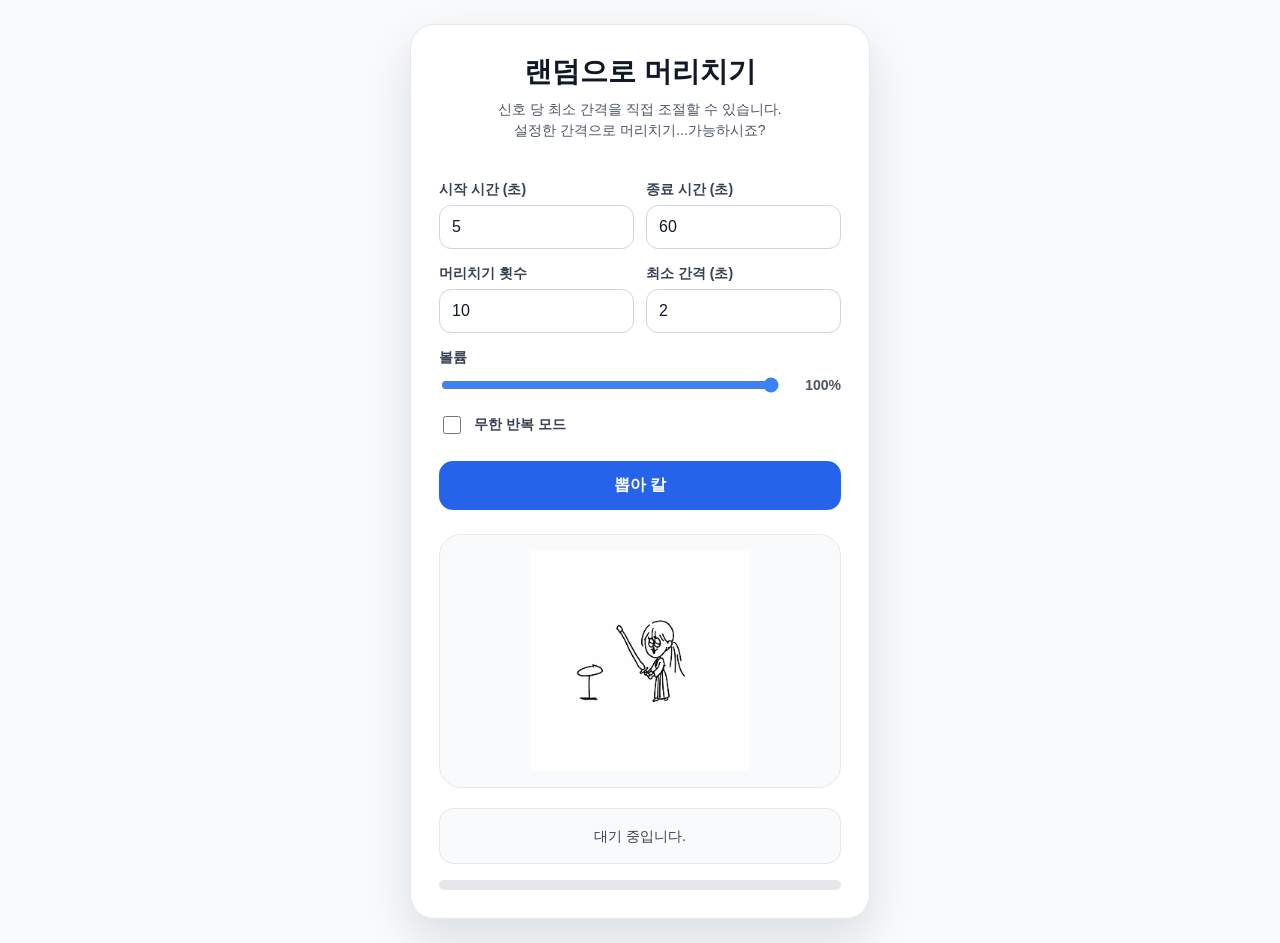
==== index.html @ 0164ba77 "finnal_v2" ====
<!DOCTYPE html>
<html lang="ko">
<head>
  <meta charset="UTF-8" />
  <meta name="viewport" content="width=device-width, initial-scale=1.0" />
  <title>랜덤으로 머리치기</title>

  <style>
    * {
      box-sizing: border-box;
    }

    body {
      margin: 0;
      min-height: 100vh;
      font-family: Arial, sans-serif;
      background: #f8fafc;
      color: #111827;
      display: flex;
      justify-content: center;
      align-items: center;
      padding: 24px;
    }

    body.flash {
      background: #fff1f2;
    }

    .container {
      width: 100%;
      max-width: 460px;
      background: #ffffff;
      border: 1px solid #e5e7eb;
      border-radius: 24px;
      padding: 28px;
      box-shadow: 0 20px 45px rgba(15, 23, 42, 0.12);
      position: relative;
      overflow: hidden;
    }

    .container.running {
      max-width: 520px;
    }

    .container.beep-active {
      box-shadow:
        0 0 35px rgba(239, 68, 68, 0.35),
        0 20px 45px rgba(15, 23, 42, 0.12);
      border-color: #fca5a5;
    }

    h1 {
      margin: 0 0 8px;
      font-size: 28px;
      text-align: center;
      color: #111827;
    }

    .desc {
      margin: 0 0 24px;
      text-align: center;
      color: #4b5563;
      font-size: 14px;
      line-height: 1.5;
    }

    label {
      display: block;
      margin-top: 16px;
      margin-bottom: 6px;
      font-size: 14px;
      color: #374151;
      font-weight: 600;
    }

    input[type="number"] {
      width: 100%;
      padding: 12px;
      border: 1px solid #d1d5db;
      border-radius: 12px;
      font-size: 16px;
      outline: none;
      background: #ffffff;
      color: #111827;
    }

    input[type="number"]:focus {
      border-color: #3b82f6;
      box-shadow: 0 0 0 3px rgba(59, 130, 246, 0.18);
    }

    .row {
      display: flex;
      gap: 12px;
    }

    .row > div {
      flex: 1;
    }

    .volume-row {
      display: flex;
      align-items: center;
      gap: 12px;
      margin-top: 8px;
    }

    input[type="range"] {
      flex: 1;
      accent-color: #3b82f6;
      cursor: pointer;
    }

    .volume-value {
      width: 48px;
      text-align: right;
      font-size: 14px;
      color: #4b5563;
      font-weight: 600;
    }

    .option-row {
      margin-top: 18px;
      display: flex;
      align-items: center;
      gap: 10px;
      color: #374151;
      font-size: 14px;
    }

    .option-row input {
      width: 18px;
      height: 18px;
      cursor: pointer;
    }

    .buttons {
      display: flex;
      gap: 12px;
      margin-top: 24px;
    }

    button {
      flex: 1;
      padding: 14px;
      border: none;
      border-radius: 14px;
      font-size: 16px;
      font-weight: bold;
      cursor: pointer;
    }

    #startBtn {
      background: #2563eb;
      color: white;
    }

    #runningStopBtn {
      width: 100%;
      margin-top: 18px;
      background: #ef4444;
      color: white;
    }

    button:disabled {
      opacity: 0.5;
      cursor: not-allowed;
    }

    .visual-box {
      margin-top: 24px;
      min-height: 250px;
      border-radius: 22px;
      background: #f9fafb;
      border: 1px solid #e5e7eb;
      display: flex;
      justify-content: center;
      align-items: center;
      position: relative;
      overflow: hidden;
      padding: 16px;
    }

    .running .visual-box {
      margin-top: 0;
      min-height: 360px;
    }

    .main-image {
      width: 100%;
      max-width: 300px;
      max-height: 220px;
      object-fit: contain;
      z-index: 2;
      position: relative;
      border-radius: 18px;
    }

    .running .main-image {
      max-width: 390px;
      max-height: 320px;
    }

    .main-image.beep-img-active {
      transform: scale(1.05);
      filter: drop-shadow(0 0 24px rgba(239, 68, 68, 0.65));
    }

    .beep-overlay {
      position: absolute;
      inset: 0;
      background: rgba(239, 68, 68, 0.16);
      opacity: 0;
      z-index: 1;
      pointer-events: none;
    }

    .beep-overlay.active {
      opacity: 1;
    }

    .wave {
      position: absolute;
      width: 120px;
      height: 120px;
      border-radius: 50%;
      border: 4px solid rgba(239, 68, 68, 0.7);
      opacity: 0;
      transform: scale(0.4);
      pointer-events: none;
      z-index: 3;
    }

    .wave.active {
      animation: wavePulse 0.5s ease-out;
    }

    @keyframes wavePulse {
      0% {
        opacity: 0.95;
        transform: scale(0.4);
      }
      100% {
        opacity: 0;
        transform: scale(2.7);
      }
    }

    .beep-text {
      position: absolute;
      bottom: 18px;
      left: 50%;
      transform: translateX(-50%);
      padding: 8px 16px;
      border-radius: 999px;
      background: #ef4444;
      color: white;
      font-size: 14px;
      font-weight: bold;
      opacity: 0;
      z-index: 4;
      pointer-events: none;
    }

    .beep-text.active {
      opacity: 1;
    }

    .status {
      margin-top: 20px;
      padding: 16px;
      border-radius: 14px;
      background: #f9fafb;
      border: 1px solid #e5e7eb;
      font-size: 14px;
      line-height: 1.6;
      color: #374151;
      text-align: center;
    }

    .progress-wrap {
      margin-top: 16px;
      width: 100%;
      height: 10px;
      background: #e5e7eb;
      border-radius: 999px;
      overflow: hidden;
    }

    .progress-bar {
      width: 0%;
      height: 100%;
      background: #2563eb;
      transition: width 0.1s linear;
    }

    .setup-view {
      display: block;
    }

    .running-view {
      display: none;
    }

    .container.running .setup-view {
      display: none;
    }

    .container.running .running-view {
      display: block;
    }

    .mode-badge {
      display: none;
      margin-bottom: 14px;
      padding: 10px 14px;
      border-radius: 999px;
      background: #111827;
      color: #ffffff;
      text-align: center;
      font-size: 14px;
      font-weight: 800;
      letter-spacing: 0.02em;
      box-shadow: 0 8px 18px rgba(15, 23, 42, 0.16);
    }

    .mode-badge.active {
      display: block;
    }

    .running-info {
      margin-top: 18px;
      display: grid;
      grid-template-columns: 1fr 1fr;
      gap: 12px;
    }

    .info-card {
      background: #f9fafb;
      border: 1px solid #e5e7eb;
      border-radius: 16px;
      padding: 16px;
      text-align: center;
    }

    .info-label {
      font-size: 13px;
      color: #6b7280;
      margin-bottom: 6px;
      font-weight: 600;
    }

    .info-value {
      font-size: 26px;
      color: #111827;
      font-weight: 800;
    }
  </style>
</head>

<body>
  <div class="container" id="container">
    <div class="setup-view" id="setupView">
      <h1>랜덤으로 머리치기</h1>

      <p class="desc">
        신호 당 최소 간격을 직접 조절할 수 있습니다.<br />
        설정한 간격으로 머리치기...가능하시죠?
      </p>

      <div class="row">
        <div>
          <label for="startSec">시작 시간 (초)</label>
          <input id="startSec" type="number" min="0" step="1" value="5" />
        </div>

        <div>
          <label for="endSec">종료 시간 (초)</label>
          <input id="endSec" type="number" min="1" step="1" value="60" />
        </div>
      </div>

      <div class="row">
        <div>
          <label for="count">머리치기 횟수</label>
          <input id="count" type="number" min="1" step="1" value="10" />
        </div>

        <div>
          <label for="minGap">최소 간격 (초)</label>
          <input id="minGap" type="number" min="0.1" step="0.1" value="2" />
        </div>
      </div>

      <label for="volume">볼륨</label>
      <div class="volume-row">
        <input id="volume" type="range" min="0" max="100" step="1" value="100" />
        <div class="volume-value" id="volumeValue">100%</div>
      </div>

      <div class="option-row">
        <input id="infiniteMode" type="checkbox" />
        <label for="infiniteMode" style="margin: 0;">무한 반복 모드</label>
      </div>

      <div class="buttons">
        <button id="startBtn">뽑아 칼</button>
      </div>

      <div class="visual-box">
        <img class="main-image" src="./stand.jpg" alt="stand image" />
      </div>

      <div class="status" id="status">
        대기 중입니다.
      </div>

      <div class="progress-wrap">
        <div class="progress-bar" id="progressBar"></div>
      </div>
    </div>

    <div class="running-view" id="runningView">
      <div class="mode-badge" id="modeBadge">∞ 무한 반복 모드 ON</div>

      <div class="visual-box">
        <div class="beep-overlay" id="beepOverlay"></div>
        <div class="wave" id="wave"></div>
        <img id="mainImage" class="main-image" src="./stand.jpg" alt="main image" />
        <div class="beep-text" id="beepText">머리를 쳐!!</div>
      </div>

      <div class="running-info">
        <div class="info-card">
          <div class="info-label">머리치기 횟수</div>
          <div class="info-value" id="runCountText">0번</div>
        </div>

        <div class="info-card">
          <div class="info-label">경과 시간</div>
          <div class="info-value" id="secondsText">0.0초</div>
        </div>
      </div>

      <button id="runningStopBtn">금헌</button>
    </div>
  </div>

  <script>
    let MIN_GAP_SEC = 2;
    const STAND_IMAGE = "./stand.jpg";
    const MOVE_GIF = "./move.gif";
    const SOUND_URL = "./Beep.m4a";

    let timers = [];
    let scheduleTimes = [];
    let startedAt = 0;
    let cycleStartedAt = 0;
    let beepedCount = 0;
    let cycleBeepedCount = 0;
    let cycleCount = 0;
    let statusInterval = null;
    let isRunning = false;
    let infiniteMode = false;
    let effectTimer = null;

    /* ===== Web Audio API ===== */
    let audioCtx = null;       // AudioContext (사용자 클릭 시 생성)
    let gainNode = null;       // 볼륨 조절용
    let audioBuffer = null;    // 디코딩된 사운드
    let rawArrayBuffer = null; // 미리 받아둔 파일 바이트

    const container = document.getElementById("container");

    const startBtn = document.getElementById("startBtn");
    const runningStopBtn = document.getElementById("runningStopBtn");

    const statusBox = document.getElementById("status");
    const progressBar = document.getElementById("progressBar");

    const volumeSlider = document.getElementById("volume");
    const volumeValue = document.getElementById("volumeValue");
    const infiniteModeCheckbox = document.getElementById("infiniteMode");

    const mainImage = document.getElementById("mainImage");
    const wave = document.getElementById("wave");
    const beepOverlay = document.getElementById("beepOverlay");
    const beepText = document.getElementById("beepText");

    const runCountText = document.getElementById("runCountText");
    const secondsText = document.getElementById("secondsText");
    const modeBadge = document.getElementById("modeBadge");

    startBtn.addEventListener("click", startRandomBeep);
    runningStopBtn.addEventListener("click", () => stopRandomBeep(true));

    volumeSlider.addEventListener("input", () => {
      volumeValue.textContent = `${volumeSlider.value}%`;
      setGain(Number(volumeSlider.value));
    });

    /* 페이지 로드 시 사운드 파일 바이트만 미리 받아둠 (디코딩은 클릭 후) */
    prefetchAudioFile();

    async function prefetchAudioFile() {
      try {
        const res = await fetch(SOUND_URL);
        rawArrayBuffer = await res.arrayBuffer();
      } catch (e) {
        console.error("오디오 파일 다운로드 실패:", e);
        rawArrayBuffer = null;
      }
    }

    /* decodeAudioData를 콜백/프로미스 양쪽 모두 지원하는 형태로 래핑 (구형 iOS 대응) */
    function decodeAudioDataCompat(ctx, arrayBuffer) {
      return new Promise((resolve, reject) => {
        ctx.decodeAudioData(arrayBuffer, resolve, reject);
      });
    }

    function setGain(volume) {
      const v = Math.min(Math.max(volume / 100, 0), 1);
      if (gainNode) {
        gainNode.gain.value = v;
      }
    }

    /*
      사용자 클릭(제스처) 안에서 호출.
      - AudioContext를 제스처 안에서 생성 → iOS에서 가장 견고
      - resume()으로 잠금 해제
      - 무음 버퍼를 한 번 재생해 iOS 오디오 잠금 완전 해제 (소리 안 남)
      - 사운드 디코딩
      반환값: 실제로 재생 준비(디코딩 성공)가 됐는지 true/false
    */
    async function unlockAudio(volume) {
      try {
        if (!audioCtx) {
          const Ctx = window.AudioContext || window.webkitAudioContext;
          audioCtx = new Ctx();
          gainNode = audioCtx.createGain();
          gainNode.connect(audioCtx.destination);
        }

        if (audioCtx.state === "suspended") {
          try { await audioCtx.resume(); } catch (e) {}
        }

        setGain(volume);

        /* 무음 버퍼 재생: iOS 잠금 해제 트릭 (소리 안 들림) */
        try {
          const silent = audioCtx.createBuffer(1, 1, 22050);
          const src = audioCtx.createBufferSource();
          src.buffer = silent;
          src.connect(audioCtx.destination);
          src.start(0);
        } catch (e) {}

        /* 아직 디코딩 안 했으면 지금 디코딩 */
        if (!audioBuffer) {
          if (!rawArrayBuffer) {
            /* 혹시 프리페치가 실패했으면 한 번 더 시도 */
            await prefetchAudioFile();
          }
          if (rawArrayBuffer) {
            /* decodeAudioData가 버퍼를 detach하므로 복사본 사용 */
            const copy = rawArrayBuffer.slice(0);
            audioBuffer = await decodeAudioDataCompat(audioCtx, copy);
          }
        }

        return !!audioBuffer;
      } catch (error) {
        console.error("오디오 잠금 해제 실패:", error);
        return !!audioBuffer;
      }
    }

    /* 실제 비프음 재생: 매번 새 BufferSource 생성 */
    function playBeep(volume) {
      if (!audioCtx || !audioBuffer) return;

      if (audioCtx.state === "suspended") {
        audioCtx.resume();
      }

      setGain(volume);

      const source = audioCtx.createBufferSource();
      source.buffer = audioBuffer;
      source.connect(gainNode);
      source.start(0);
    }

    async function startRandomBeep() {
      stopRandomBeep(false);

      const startSec = Number(document.getElementById("startSec").value);
      const endSec = Number(document.getElementById("endSec").value);
      const count = Number(document.getElementById("count").value);
      const minGap = Number(document.getElementById("minGap").value);
      const volume = Number(volumeSlider.value);

      infiniteMode = infiniteModeCheckbox.checked;

      if (!Number.isFinite(minGap) || minGap <= 0) {
        alert("최소 간격은 0보다 큰 값이어야 합니다.");
        return;
      }

      MIN_GAP_SEC = minGap;

      if (!validateInputs(startSec, endSec, count, volume)) {
        return;
      }

      const audioReady = await unlockAudio(volume);

      if (!audioReady) {
        alert(
          "Beep.m4a 파일을 불러올 수 없습니다.\n\n" +
          "index.html과 Beep.m4a가 같은 폴더에 있는지 확인해주세요.\n" +
          "(로컬에서 파일을 직접 열면 동작하지 않습니다. github.io 같은 웹 주소로 접속해야 합니다.)"
        );
        return;
      }

      isRunning = true;
      startedAt = performance.now();
      beepedCount = 0;
      cycleCount = 0;

      container.classList.add("running");

      if (infiniteMode) {
        modeBadge.classList.add("active");
      } else {
        modeBadge.classList.remove("active");
      }

      mainImage.src = STAND_IMAGE;
      runCountText.textContent = "0번";
      secondsText.textContent = "0.0초";

      runCycle(startSec, endSec, count);
    }

    function validateInputs(startSec, endSec, count, volume) {
      if (!Number.isFinite(startSec) || !Number.isFinite(endSec) || !Number.isFinite(count)) {
        alert("값을 올바르게 입력해주세요.");
        return false;
      }

      if (startSec < 0) {
        alert("시작 시간은 0초 이상이어야 합니다.");
        return false;
      }

      if (endSec <= startSec) {
        alert("종료 시간은 시작 시간보다 커야 합니다.");
        return false;
      }

      if (count < 1) {
        alert("횟수는 1회 이상이어야 합니다.");
        return false;
      }

      if (volume < 0 || volume > 100) {
        alert("볼륨은 0부터 100 사이여야 합니다.");
        return false;
      }

      const rangeLength = endSec - startSec;
      const requiredLength = (count - 1) * MIN_GAP_SEC;

      if (rangeLength < requiredLength) {
        alert(
          `현재 시간 범위에서는 ${count}번의 신호를 ${MIN_GAP_SEC}초 간격으로 배치할 수 없습니다.\n\n` +
          `필요한 최소 시간 범위: ${requiredLength}초\n` +
          `현재 시간 범위: ${rangeLength}초\n\n` +
          `횟수를 줄이거나 종료 시간을 늘려주세요.`
        );
        return false;
      }

      return true;
    }

    function runCycle(startSec, endSec, count) {
      if (!isRunning) return;

      clearCurrentTimers();

      cycleCount++;
      cycleBeepedCount = 0;
      cycleStartedAt = performance.now();

      scheduleTimes = makeRandomScheduleWithGap(startSec, endSec, count, MIN_GAP_SEC);

      scheduleTimes.forEach((time) => {
        const timer = setTimeout(() => {
          if (!isRunning) return;

          const volume = Number(volumeSlider.value);

          playSoundThenVisual(volume);

          beepedCount++;
          cycleBeepedCount++;
          runCountText.textContent = `${beepedCount}번`;
        }, time * 1000);

        timers.push(timer);
      });

      const endTimer = setTimeout(() => {
        if (!isRunning) return;

        if (infiniteMode) {
          runCycle(startSec, endSec, count);
        } else {
          finishTimer();
        }
      }, (endSec + 0.5) * 1000);

      timers.push(endTimer);

      if (statusInterval) {
        clearInterval(statusInterval);
      }

      statusInterval = setInterval(() => {
        updateRunningView();
      }, 100);
    }

    function makeRandomScheduleWithGap(startSec, endSec, count, minGapSec) {
      if (count === 1) {
        return [randomBetween(startSec, endSec)];
      }

      const availableExtra = (endSec - startSec) - (count - 1) * minGapSec;
      const randomPoints = [];

      for (let i = 0; i < count; i++) {
        randomPoints.push(Math.random() * availableExtra);
      }

      randomPoints.sort((a, b) => a - b);

      return randomPoints.map((point, index) => {
        return startSec + point + index * minGapSec;
      });
    }

    function randomBetween(min, max) {
      return min + Math.random() * (max - min);
    }

    function playSoundThenVisual(volume) {
      triggerVisualEffect();
      playBeep(volume);
    }

    function triggerVisualEffect() {
      if (effectTimer) {
        clearTimeout(effectTimer);
        effectTimer = null;
      }

      document.body.classList.remove("flash");
      container.classList.remove("beep-active");
      mainImage.classList.remove("beep-img-active");
      wave.classList.remove("active");
      beepOverlay.classList.remove("active");
      beepText.classList.remove("active");

      void document.body.offsetWidth;

      mainImage.src = `${MOVE_GIF}?t=${Date.now()}`;
      document.body.classList.add("flash");
      container.classList.add("beep-active");
      mainImage.classList.add("beep-img-active");
      wave.classList.add("active");
      beepOverlay.classList.add("active");
      beepText.classList.add("active");

      effectTimer = setTimeout(() => {
        document.body.classList.remove("flash");
        container.classList.remove("beep-active");
        mainImage.classList.remove("beep-img-active");
        wave.classList.remove("active");
        beepOverlay.classList.remove("active");
        beepText.classList.remove("active");
        mainImage.src = STAND_IMAGE;
      }, 1000);
    }

    function updateRunningView() {
      if (!isRunning) return;

      const totalElapsed = (performance.now() - startedAt) / 1000;

      runCountText.textContent = `${beepedCount}번`;
      secondsText.textContent = `${totalElapsed.toFixed(1)}초`;
    }

    function finishTimer() {
      isRunning = false;

      clearCurrentTimers();

      if (statusInterval) {
        clearInterval(statusInterval);
        statusInterval = null;
      }

      runCountText.textContent = `${beepedCount}번`;

      setTimeout(() => {
        resetToSetupView("꽂아 칼");
      }, 700);
    }

    function stopRandomBeep(showMessage = true) {
      isRunning = false;

      clearCurrentTimers();

      if (effectTimer) {
        clearTimeout(effectTimer);
        effectTimer = null;
      }

      if (statusInterval) {
        clearInterval(statusInterval);
        statusInterval = null;
      }

      document.body.classList.remove("flash");
      container.classList.remove("beep-active");
      mainImage.classList.remove("beep-img-active");
      wave.classList.remove("active");
      beepOverlay.classList.remove("active");
      beepText.classList.remove("active");
      mainImage.src = STAND_IMAGE;

      if (showMessage) {
        resetToSetupView("뽑아칼 했으면 끝까지 하셔야죠.");
      }
    }

    function resetToSetupView(message) {
      container.classList.remove("running");
      modeBadge.classList.remove("active");

      mainImage.src = STAND_IMAGE;

      statusBox.innerHTML = message;
      progressBar.style.width = "0%";
    }

    function clearCurrentTimers() {
      timers.forEach(timer => clearTimeout(timer));
      timers = [];
    }
  </script>
</body>
</html>
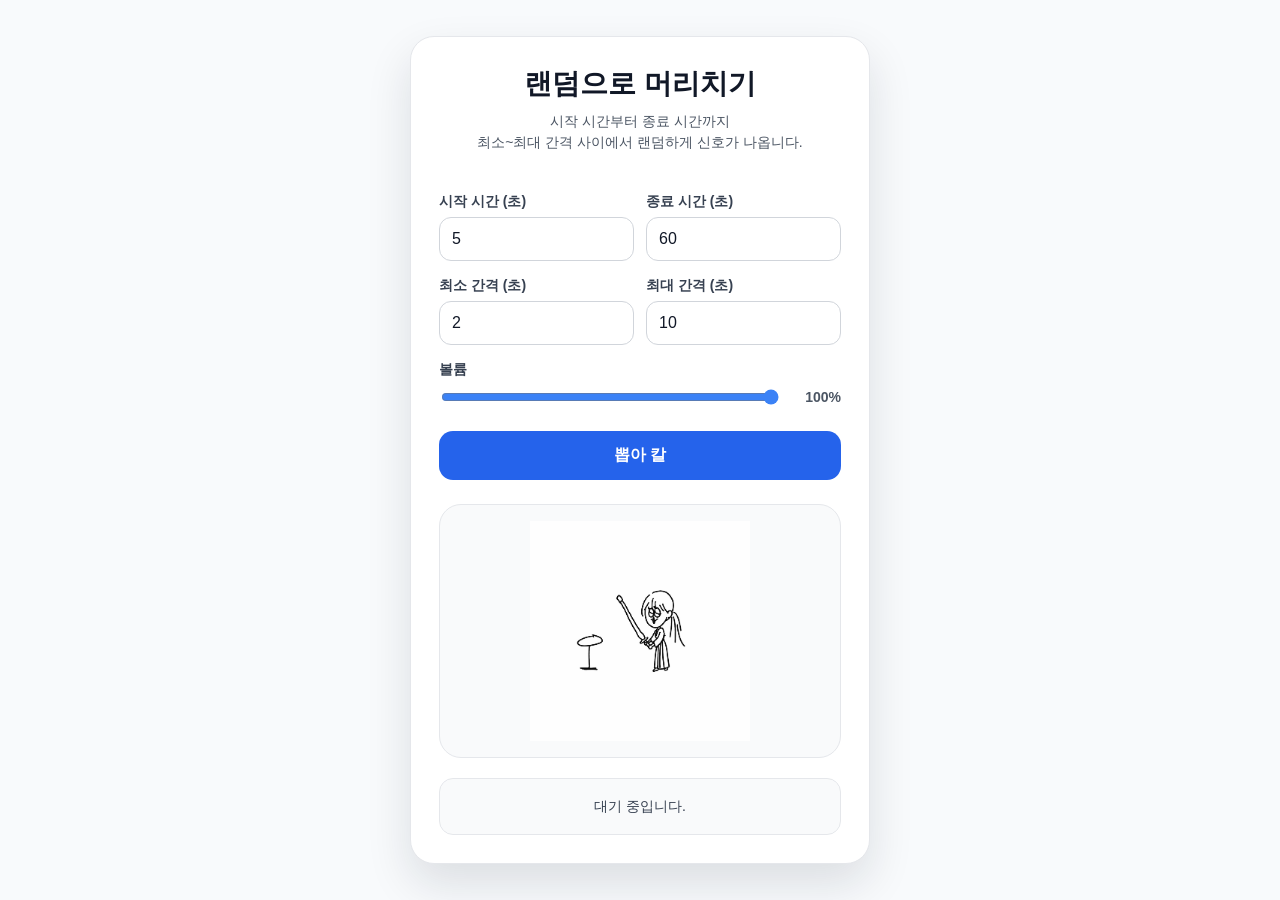
==== commit 576062a9: "finnal_v3" ====
--- a/index.html
+++ b/index.html
@@ -119,21 +119,6 @@
       font-weight: 600;
     }
 
-    .option-row {
-      margin-top: 18px;
-      display: flex;
-      align-items: center;
-      gap: 10px;
-      color: #374151;
-      font-size: 14px;
-    }
-
-    .option-row input {
-      width: 18px;
-      height: 18px;
-      cursor: pointer;
-    }
-
     .buttons {
       display: flex;
       gap: 12px;
@@ -160,11 +145,6 @@
       margin-top: 18px;
       background: #ef4444;
       color: white;
-    }
-
-    button:disabled {
-      opacity: 0.5;
-      cursor: not-allowed;
     }
 
     .visual-box {
@@ -278,22 +258,6 @@
       text-align: center;
     }
 
-    .progress-wrap {
-      margin-top: 16px;
-      width: 100%;
-      height: 10px;
-      background: #e5e7eb;
-      border-radius: 999px;
-      overflow: hidden;
-    }
-
-    .progress-bar {
-      width: 0%;
-      height: 100%;
-      background: #2563eb;
-      transition: width 0.1s linear;
-    }
-
     .setup-view {
       display: block;
     }
@@ -311,7 +275,6 @@
     }
 
     .mode-badge {
-      display: none;
       margin-bottom: 14px;
       padding: 10px 14px;
       border-radius: 999px;
@@ -324,10 +287,6 @@
       box-shadow: 0 8px 18px rgba(15, 23, 42, 0.16);
     }
 
-    .mode-badge.active {
-      display: block;
-    }
-
     .running-info {
       margin-top: 18px;
       display: grid;
@@ -359,13 +318,15 @@
 </head>
 
 <body>
+  <audio id="sound" src="./Beep.m4a" preload="auto" playsinline></audio>
+
   <div class="container" id="container">
     <div class="setup-view" id="setupView">
       <h1>랜덤으로 머리치기</h1>
 
       <p class="desc">
-        신호 당 최소 간격을 직접 조절할 수 있습니다.<br />
-        설정한 간격으로 머리치기...가능하시죠?
+        시작 시간부터 종료 시간까지<br />
+        최소~최대 간격 사이에서 랜덤하게 신호가 나옵니다.
       </p>
 
       <div class="row">
@@ -382,13 +343,13 @@
 
       <div class="row">
         <div>
-          <label for="count">머리치기 횟수</label>
-          <input id="count" type="number" min="1" step="1" value="10" />
+          <label for="minInterval">최소 간격 (초)</label>
+          <input id="minInterval" type="number" min="0.1" step="0.1" value="2" />
         </div>
 
         <div>
-          <label for="minGap">최소 간격 (초)</label>
-          <input id="minGap" type="number" min="0.1" step="0.1" value="2" />
+          <label for="maxInterval">최대 간격 (초)</label>
+          <input id="maxInterval" type="number" min="0.1" step="0.1" value="10" />
         </div>
       </div>
 
@@ -398,11 +359,6 @@
         <div class="volume-value" id="volumeValue">100%</div>
       </div>
 
-      <div class="option-row">
-        <input id="infiniteMode" type="checkbox" />
-        <label for="infiniteMode" style="margin: 0;">무한 반복 모드</label>
-      </div>
-
       <div class="buttons">
         <button id="startBtn">뽑아 칼</button>
       </div>
@@ -414,14 +370,10 @@
       <div class="status" id="status">
         대기 중입니다.
       </div>
-
-      <div class="progress-wrap">
-        <div class="progress-bar" id="progressBar"></div>
-      </div>
     </div>
 
     <div class="running-view" id="runningView">
-      <div class="mode-badge" id="modeBadge">∞ 무한 반복 모드 ON</div>
+      <div class="mode-badge" id="modeBadge">랜덤 신호 대기 중</div>
 
       <div class="visual-box">
         <div class="beep-overlay" id="beepOverlay"></div>
@@ -447,40 +399,33 @@
   </div>
 
   <script>
-    let MIN_GAP_SEC = 2;
     const STAND_IMAGE = "./stand.jpg";
     const MOVE_GIF = "./move.gif";
-    const SOUND_URL = "./Beep.m4a";
-
-    let timers = [];
-    let scheduleTimes = [];
+
+    let startDelayMs = 5000;
+    let endDelayMs = 60000;
+    let minDelayMs = 2000;
+    let maxDelayMs = 10000;
+
+    let startTimerId = null;
+    let signalTimerId = null;
+    let endTimerId = null;
+    let statusInterval = null;
+    let effectTimer = null;
+
+    let isRunning = false;
+    let beepedCount = 0;
     let startedAt = 0;
-    let cycleStartedAt = 0;
-    let beepedCount = 0;
-    let cycleBeepedCount = 0;
-    let cycleCount = 0;
-    let statusInterval = null;
-    let isRunning = false;
-    let infiniteMode = false;
-    let effectTimer = null;
-
-    /* ===== Web Audio API ===== */
-    let audioCtx = null;       // AudioContext (사용자 클릭 시 생성)
-    let gainNode = null;       // 볼륨 조절용
-    let audioBuffer = null;    // 디코딩된 사운드
-    let rawArrayBuffer = null; // 미리 받아둔 파일 바이트
-
+
+    const sound = document.getElementById("sound");
     const container = document.getElementById("container");
 
     const startBtn = document.getElementById("startBtn");
     const runningStopBtn = document.getElementById("runningStopBtn");
 
     const statusBox = document.getElementById("status");
-    const progressBar = document.getElementById("progressBar");
-
     const volumeSlider = document.getElementById("volume");
     const volumeValue = document.getElementById("volumeValue");
-    const infiniteModeCheckbox = document.getElementById("infiniteMode");
 
     const mainImage = document.getElementById("mainImage");
     const wave = document.getElementById("wave");
@@ -496,159 +441,63 @@
 
     volumeSlider.addEventListener("input", () => {
       volumeValue.textContent = `${volumeSlider.value}%`;
-      setGain(Number(volumeSlider.value));
+      sound.volume = Number(volumeSlider.value) / 100;
     });
 
-    /* 페이지 로드 시 사운드 파일 바이트만 미리 받아둠 (디코딩은 클릭 후) */
-    prefetchAudioFile();
-
-    async function prefetchAudioFile() {
-      try {
-        const res = await fetch(SOUND_URL);
-        rawArrayBuffer = await res.arrayBuffer();
-      } catch (e) {
-        console.error("오디오 파일 다운로드 실패:", e);
-        rawArrayBuffer = null;
-      }
-    }
-
-    /* decodeAudioData를 콜백/프로미스 양쪽 모두 지원하는 형태로 래핑 (구형 iOS 대응) */
-    function decodeAudioDataCompat(ctx, arrayBuffer) {
-      return new Promise((resolve, reject) => {
-        ctx.decodeAudioData(arrayBuffer, resolve, reject);
-      });
-    }
-
-    function setGain(volume) {
-      const v = Math.min(Math.max(volume / 100, 0), 1);
-      if (gainNode) {
-        gainNode.gain.value = v;
-      }
-    }
-
-    /*
-      사용자 클릭(제스처) 안에서 호출.
-      - AudioContext를 제스처 안에서 생성 → iOS에서 가장 견고
-      - resume()으로 잠금 해제
-      - 무음 버퍼를 한 번 재생해 iOS 오디오 잠금 완전 해제 (소리 안 남)
-      - 사운드 디코딩
-      반환값: 실제로 재생 준비(디코딩 성공)가 됐는지 true/false
-    */
-    async function unlockAudio(volume) {
-      try {
-        if (!audioCtx) {
-          const Ctx = window.AudioContext || window.webkitAudioContext;
-          audioCtx = new Ctx();
-          gainNode = audioCtx.createGain();
-          gainNode.connect(audioCtx.destination);
-        }
-
-        if (audioCtx.state === "suspended") {
-          try { await audioCtx.resume(); } catch (e) {}
-        }
-
-        setGain(volume);
-
-        /* 무음 버퍼 재생: iOS 잠금 해제 트릭 (소리 안 들림) */
-        try {
-          const silent = audioCtx.createBuffer(1, 1, 22050);
-          const src = audioCtx.createBufferSource();
-          src.buffer = silent;
-          src.connect(audioCtx.destination);
-          src.start(0);
-        } catch (e) {}
-
-        /* 아직 디코딩 안 했으면 지금 디코딩 */
-        if (!audioBuffer) {
-          if (!rawArrayBuffer) {
-            /* 혹시 프리페치가 실패했으면 한 번 더 시도 */
-            await prefetchAudioFile();
-          }
-          if (rawArrayBuffer) {
-            /* decodeAudioData가 버퍼를 detach하므로 복사본 사용 */
-            const copy = rawArrayBuffer.slice(0);
-            audioBuffer = await decodeAudioDataCompat(audioCtx, copy);
-          }
-        }
-
-        return !!audioBuffer;
-      } catch (error) {
-        console.error("오디오 잠금 해제 실패:", error);
-        return !!audioBuffer;
-      }
-    }
-
-    /* 실제 비프음 재생: 매번 새 BufferSource 생성 */
-    function playBeep(volume) {
-      if (!audioCtx || !audioBuffer) return;
-
-      if (audioCtx.state === "suspended") {
-        audioCtx.resume();
-      }
-
-      setGain(volume);
-
-      const source = audioCtx.createBufferSource();
-      source.buffer = audioBuffer;
-      source.connect(gainNode);
-      source.start(0);
-    }
-
-    async function startRandomBeep() {
+    function startRandomBeep() {
       stopRandomBeep(false);
 
       const startSec = Number(document.getElementById("startSec").value);
       const endSec = Number(document.getElementById("endSec").value);
-      const count = Number(document.getElementById("count").value);
-      const minGap = Number(document.getElementById("minGap").value);
+      const minInterval = Number(document.getElementById("minInterval").value);
+      const maxInterval = Number(document.getElementById("maxInterval").value);
       const volume = Number(volumeSlider.value);
 
-      infiniteMode = infiniteModeCheckbox.checked;
-
-      if (!Number.isFinite(minGap) || minGap <= 0) {
-        alert("최소 간격은 0보다 큰 값이어야 합니다.");
+      if (!validateInputs(startSec, endSec, minInterval, maxInterval, volume)) {
         return;
       }
 
-      MIN_GAP_SEC = minGap;
-
-      if (!validateInputs(startSec, endSec, count, volume)) {
-        return;
-      }
-
-      const audioReady = await unlockAudio(volume);
-
-      if (!audioReady) {
-        alert(
-          "Beep.m4a 파일을 불러올 수 없습니다.\n\n" +
-          "index.html과 Beep.m4a가 같은 폴더에 있는지 확인해주세요.\n" +
-          "(로컬에서 파일을 직접 열면 동작하지 않습니다. github.io 같은 웹 주소로 접속해야 합니다.)"
-        );
-        return;
-      }
+      startDelayMs = startSec * 1000;
+      endDelayMs = endSec * 1000;
+      minDelayMs = minInterval * 1000;
+      maxDelayMs = maxInterval * 1000;
 
       isRunning = true;
+      beepedCount = 0;
       startedAt = performance.now();
-      beepedCount = 0;
-      cycleCount = 0;
 
       container.classList.add("running");
-
-      if (infiniteMode) {
-        modeBadge.classList.add("active");
-      } else {
-        modeBadge.classList.remove("active");
-      }
 
       mainImage.src = STAND_IMAGE;
       runCountText.textContent = "0번";
       secondsText.textContent = "0.0초";
-
-      runCycle(startSec, endSec, count);
-    }
-
-    function validateInputs(startSec, endSec, count, volume) {
-      if (!Number.isFinite(startSec) || !Number.isFinite(endSec) || !Number.isFinite(count)) {
+      modeBadge.textContent = "랜덤 신호 대기 중";
+
+      sound.volume = Math.min(Math.max(volume / 100, 0), 1);
+      sound.muted = false;
+      sound.load();
+
+      statusInterval = setInterval(updateRunningView, 100);
+
+      startTimerId = setTimeout(() => {
+        if (!isRunning) return;
+        modeBadge.textContent = "랜덤 신호 진행 중";
+        playSoundAndVisual();
+      }, startDelayMs);
+
+      endTimerId = setTimeout(() => {
+        if (!isRunning) return;
+        finishTimer();
+      }, endDelayMs);
+    }
+
+    function validateInputs(startSec, endSec, minInterval, maxInterval, volume) {
+      if (
+        !Number.isFinite(startSec) ||
+        !Number.isFinite(endSec) ||
+        !Number.isFinite(minInterval) ||
+        !Number.isFinite(maxInterval)
+      ) {
         alert("값을 올바르게 입력해주세요.");
         return false;
       }
@@ -663,8 +512,13 @@
         return false;
       }
 
-      if (count < 1) {
-        alert("횟수는 1회 이상이어야 합니다.");
+      if (minInterval <= 0 || maxInterval <= 0) {
+        alert("간격은 0보다 커야 합니다.");
+        return false;
+      }
+
+      if (minInterval > maxInterval) {
+        alert("최소 간격은 최대 간격보다 클 수 없습니다.");
         return false;
       }
 
@@ -673,96 +527,45 @@
         return false;
       }
 
-      const rangeLength = endSec - startSec;
-      const requiredLength = (count - 1) * MIN_GAP_SEC;
-
-      if (rangeLength < requiredLength) {
-        alert(
-          `현재 시간 범위에서는 ${count}번의 신호를 ${MIN_GAP_SEC}초 간격으로 배치할 수 없습니다.\n\n` +
-          `필요한 최소 시간 범위: ${requiredLength}초\n` +
-          `현재 시간 범위: ${rangeLength}초\n\n` +
-          `횟수를 줄이거나 종료 시간을 늘려주세요.`
-        );
-        return false;
-      }
-
       return true;
     }
 
-    function runCycle(startSec, endSec, count) {
+    function playSoundAndVisual() {
       if (!isRunning) return;
 
-      clearCurrentTimers();
-
-      cycleCount++;
-      cycleBeepedCount = 0;
-      cycleStartedAt = performance.now();
-
-      scheduleTimes = makeRandomScheduleWithGap(startSec, endSec, count, MIN_GAP_SEC);
-
-      scheduleTimes.forEach((time) => {
-        const timer = setTimeout(() => {
-          if (!isRunning) return;
-
-          const volume = Number(volumeSlider.value);
-
-          playSoundThenVisual(volume);
-
-          beepedCount++;
-          cycleBeepedCount++;
-          runCountText.textContent = `${beepedCount}번`;
-        }, time * 1000);
-
-        timers.push(timer);
-      });
-
-      const endTimer = setTimeout(() => {
-        if (!isRunning) return;
-
-        if (infiniteMode) {
-          runCycle(startSec, endSec, count);
-        } else {
-          finishTimer();
-        }
-      }, (endSec + 0.5) * 1000);
-
-      timers.push(endTimer);
-
-      if (statusInterval) {
-        clearInterval(statusInterval);
-      }
-
-      statusInterval = setInterval(() => {
-        updateRunningView();
-      }, 100);
-    }
-
-    function makeRandomScheduleWithGap(startSec, endSec, count, minGapSec) {
-      if (count === 1) {
-        return [randomBetween(startSec, endSec)];
-      }
-
-      const availableExtra = (endSec - startSec) - (count - 1) * minGapSec;
-      const randomPoints = [];
-
-      for (let i = 0; i < count; i++) {
-        randomPoints.push(Math.random() * availableExtra);
-      }
-
-      randomPoints.sort((a, b) => a - b);
-
-      return randomPoints.map((point, index) => {
-        return startSec + point + index * minGapSec;
-      });
-    }
-
-    function randomBetween(min, max) {
-      return min + Math.random() * (max - min);
-    }
-
-    function playSoundThenVisual(volume) {
+      const elapsedMs = performance.now() - startedAt;
+
+      if (elapsedMs >= endDelayMs) {
+        finishTimer();
+        return;
+      }
+
+      sound.pause();
+      sound.currentTime = 0;
+      sound.muted = false;
+      sound.volume = Math.min(Math.max(Number(volumeSlider.value) / 100, 0), 1);
+
+      const playPromise = sound.play();
+
       triggerVisualEffect();
-      playBeep(volume);
+
+      if (playPromise !== undefined) {
+        playPromise.catch(error => {
+          console.error("소리 재생 실패:", error);
+        });
+      }
+
+      beepedCount++;
+      runCountText.textContent = `${beepedCount}번`;
+
+      const randomInterval = Math.random() * (maxDelayMs - minDelayMs) + minDelayMs;
+      const nextTime = elapsedMs + randomInterval;
+
+      if (nextTime < endDelayMs) {
+        signalTimerId = setTimeout(() => {
+          playSoundAndVisual();
+        }, randomInterval);
+      }
     }
 
     function triggerVisualEffect() {
@@ -809,16 +612,11 @@
     }
 
     function finishTimer() {
+      if (!isRunning) return;
+
       isRunning = false;
 
-      clearCurrentTimers();
-
-      if (statusInterval) {
-        clearInterval(statusInterval);
-        statusInterval = null;
-      }
-
-      runCountText.textContent = `${beepedCount}번`;
+      clearAllTimers();
 
       setTimeout(() => {
         resetToSetupView("꽂아 칼");
@@ -828,17 +626,11 @@
     function stopRandomBeep(showMessage = true) {
       isRunning = false;
 
-      clearCurrentTimers();
-
-      if (effectTimer) {
-        clearTimeout(effectTimer);
-        effectTimer = null;
-      }
-
-      if (statusInterval) {
-        clearInterval(statusInterval);
-        statusInterval = null;
-      }
+      clearAllTimers();
+
+      sound.pause();
+      sound.currentTime = 0;
+      sound.muted = false;
 
       document.body.classList.remove("flash");
       container.classList.remove("beep-active");
@@ -855,18 +647,37 @@
 
     function resetToSetupView(message) {
       container.classList.remove("running");
-      modeBadge.classList.remove("active");
 
       mainImage.src = STAND_IMAGE;
-
       statusBox.innerHTML = message;
-      progressBar.style.width = "0%";
-    }
-
-    function clearCurrentTimers() {
-      timers.forEach(timer => clearTimeout(timer));
-      timers = [];
+    }
+
+    function clearAllTimers() {
+      if (startTimerId) {
+        clearTimeout(startTimerId);
+        startTimerId = null;
+      }
+
+      if (signalTimerId) {
+        clearTimeout(signalTimerId);
+        signalTimerId = null;
+      }
+
+      if (endTimerId) {
+        clearTimeout(endTimerId);
+        endTimerId = null;
+      }
+
+      if (statusInterval) {
+        clearInterval(statusInterval);
+        statusInterval = null;
+      }
+
+      if (effectTimer) {
+        clearTimeout(effectTimer);
+        effectTimer = null;
+      }
     }
   </script>
 </body>
-</html>
+</html>
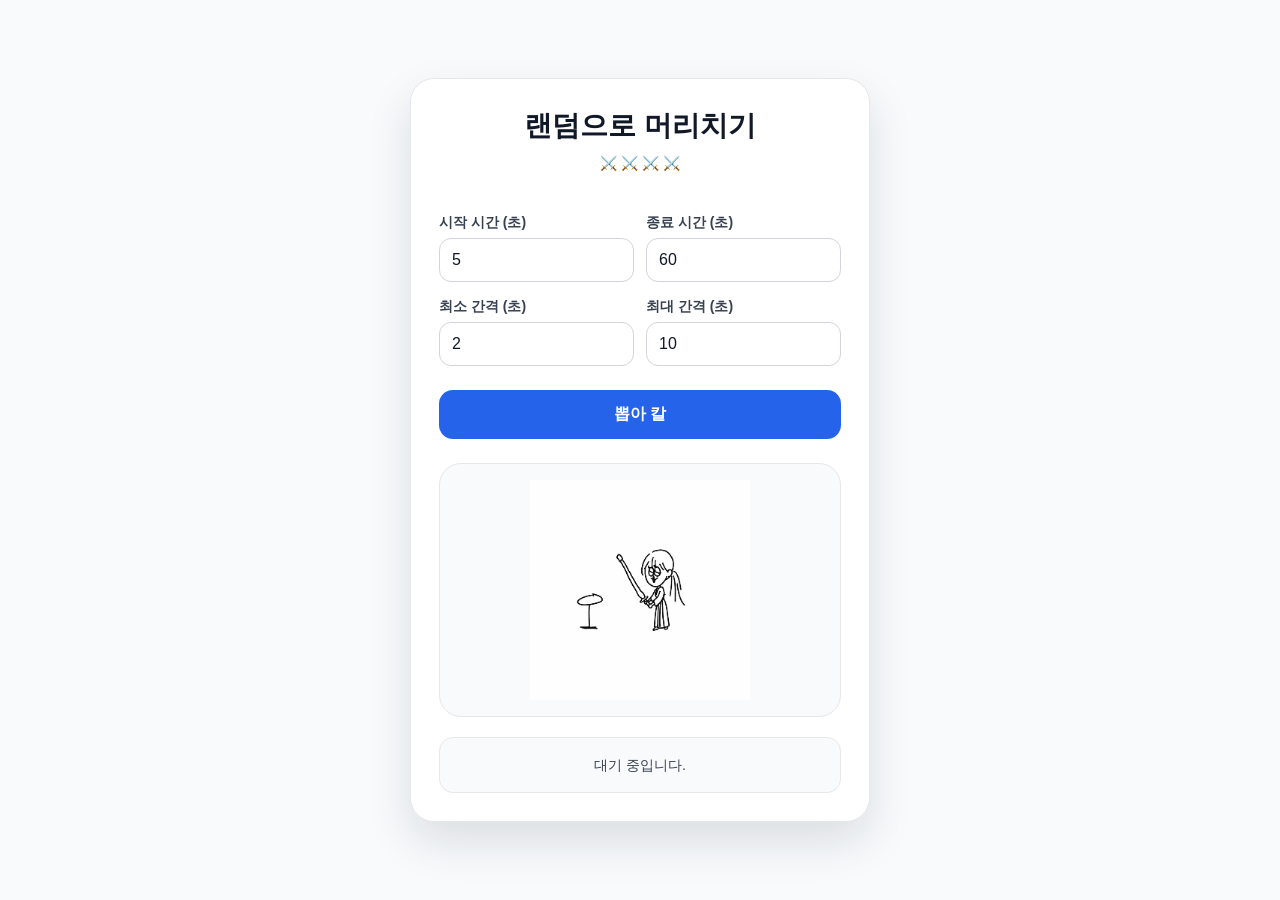
==== commit 6102eb08: "finnal_v4" ====
--- a/index.html
+++ b/index.html
@@ -96,27 +96,6 @@
 
     .row > div {
       flex: 1;
-    }
-
-    .volume-row {
-      display: flex;
-      align-items: center;
-      gap: 12px;
-      margin-top: 8px;
-    }
-
-    input[type="range"] {
-      flex: 1;
-      accent-color: #3b82f6;
-      cursor: pointer;
-    }
-
-    .volume-value {
-      width: 48px;
-      text-align: right;
-      font-size: 14px;
-      color: #4b5563;
-      font-weight: 600;
     }
 
     .buttons {
@@ -290,7 +269,7 @@
     .running-info {
       margin-top: 18px;
       display: grid;
-      grid-template-columns: 1fr 1fr;
+      grid-template-columns: 1fr 1fr 1fr;
       gap: 12px;
     }
 
@@ -310,7 +289,7 @@
     }
 
     .info-value {
-      font-size: 26px;
+      font-size: 22px;
       color: #111827;
       font-weight: 800;
     }
@@ -318,15 +297,12 @@
 </head>
 
 <body>
-  <audio id="sound" src="./Beep.m4a" preload="auto" playsinline></audio>
-
   <div class="container" id="container">
     <div class="setup-view" id="setupView">
       <h1>랜덤으로 머리치기</h1>
 
       <p class="desc">
-        시작 시간부터 종료 시간까지<br />
-        최소~최대 간격 사이에서 랜덤하게 신호가 나옵니다.
+        ⚔️ ⚔️ ⚔️ ⚔️<br />
       </p>
 
       <div class="row">
@@ -351,12 +327,6 @@
           <label for="maxInterval">최대 간격 (초)</label>
           <input id="maxInterval" type="number" min="0.1" step="0.1" value="10" />
         </div>
-      </div>
-
-      <label for="volume">볼륨</label>
-      <div class="volume-row">
-        <input id="volume" type="range" min="0" max="100" step="1" value="100" />
-        <div class="volume-value" id="volumeValue">100%</div>
       </div>
 
       <div class="buttons">
@@ -392,6 +362,11 @@
           <div class="info-label">경과 시간</div>
           <div class="info-value" id="secondsText">0.0초</div>
         </div>
+
+        <div class="info-card">
+          <div class="info-label">소모 칼로리</div>
+          <div class="info-value" id="caloriesText">0.00 kcal</div>
+        </div>
       </div>
 
       <button id="runningStopBtn">금헌</button>
@@ -401,6 +376,8 @@
   <script>
     const STAND_IMAGE = "./stand.jpg";
     const MOVE_GIF = "./move.gif";
+    const SOUND_URL = "./Beep.m4a";
+    const CALORIE_PER_HIT = 0.25;
 
     let startDelayMs = 5000;
     let endDelayMs = 60000;
@@ -417,15 +394,17 @@
     let beepedCount = 0;
     let startedAt = 0;
 
-    const sound = document.getElementById("sound");
+    /* ===== Web Audio API ===== */
+    let audioCtx = null;       // AudioContext (사용자 클릭 시 생성)
+    let audioBuffer = null;    // 디코딩된 사운드
+    let rawArrayBuffer = null; // 미리 받아둔 파일 바이트
+
     const container = document.getElementById("container");
 
     const startBtn = document.getElementById("startBtn");
     const runningStopBtn = document.getElementById("runningStopBtn");
 
     const statusBox = document.getElementById("status");
-    const volumeSlider = document.getElementById("volume");
-    const volumeValue = document.getElementById("volumeValue");
 
     const mainImage = document.getElementById("mainImage");
     const wave = document.getElementById("wave");
@@ -434,26 +413,103 @@
 
     const runCountText = document.getElementById("runCountText");
     const secondsText = document.getElementById("secondsText");
+    const caloriesText = document.getElementById("caloriesText");
     const modeBadge = document.getElementById("modeBadge");
 
     startBtn.addEventListener("click", startRandomBeep);
     runningStopBtn.addEventListener("click", () => stopRandomBeep(true));
 
-    volumeSlider.addEventListener("input", () => {
-      volumeValue.textContent = `${volumeSlider.value}%`;
-      sound.volume = Number(volumeSlider.value) / 100;
-    });
-
-    function startRandomBeep() {
+    /* 페이지 로드 시 사운드 파일 바이트만 미리 받아둠 (디코딩은 클릭 후) */
+    prefetchAudioFile();
+
+    async function prefetchAudioFile() {
+      try {
+        const res = await fetch(SOUND_URL);
+        rawArrayBuffer = await res.arrayBuffer();
+      } catch (e) {
+        console.error("오디오 파일 다운로드 실패:", e);
+        rawArrayBuffer = null;
+      }
+    }
+
+    /* decodeAudioData를 콜백/프로미스 양쪽 모두 지원하는 형태로 래핑 (구형 iOS 대응) */
+    function decodeAudioDataCompat(ctx, arrayBuffer) {
+      return new Promise((resolve, reject) => {
+        ctx.decodeAudioData(arrayBuffer, resolve, reject);
+      });
+    }
+
+    /*
+      사용자 클릭(제스처) 안에서 호출.
+      - AudioContext를 제스처 안에서 생성 → iOS에서 가장 견고
+      - resume()으로 잠금 해제
+      - 무음 버퍼를 한 번 재생해 iOS 오디오 잠금 완전 해제 (소리 안 남)
+      - 사운드 디코딩
+      반환값: 실제로 재생 준비(디코딩 성공)가 됐는지 true/false
+    */
+    async function unlockAudio() {
+      try {
+        if (!audioCtx) {
+          const Ctx = window.AudioContext || window.webkitAudioContext;
+          audioCtx = new Ctx();
+        }
+
+        if (audioCtx.state === "suspended") {
+          try { await audioCtx.resume(); } catch (e) {}
+        }
+
+        /* 무음 버퍼 재생: iOS 잠금 해제 트릭 (소리 안 들림) */
+        try {
+          const silent = audioCtx.createBuffer(1, 1, 22050);
+          const src = audioCtx.createBufferSource();
+          src.buffer = silent;
+          src.connect(audioCtx.destination);
+          src.start(0);
+        } catch (e) {}
+
+        /* 아직 디코딩 안 했으면 지금 디코딩 */
+        if (!audioBuffer) {
+          if (!rawArrayBuffer) {
+            /* 혹시 프리페치가 실패했으면 한 번 더 시도 */
+            await prefetchAudioFile();
+          }
+          if (rawArrayBuffer) {
+            /* decodeAudioData가 버퍼를 detach하므로 복사본 사용 */
+            const copy = rawArrayBuffer.slice(0);
+            audioBuffer = await decodeAudioDataCompat(audioCtx, copy);
+          }
+        }
+
+        return !!audioBuffer;
+      } catch (error) {
+        console.error("오디오 잠금 해제 실패:", error);
+        return !!audioBuffer;
+      }
+    }
+
+    /* 실제 비프음 재생: 매번 새 BufferSource 생성 */
+    function playBeep() {
+      if (!audioCtx || !audioBuffer) return;
+
+      if (audioCtx.state === "suspended") {
+        audioCtx.resume();
+      }
+
+      const source = audioCtx.createBufferSource();
+      source.buffer = audioBuffer;
+      source.connect(audioCtx.destination);
+      source.start(0);
+    }
+
+    async function startRandomBeep() {
       stopRandomBeep(false);
 
       const startSec = Number(document.getElementById("startSec").value);
       const endSec = Number(document.getElementById("endSec").value);
       const minInterval = Number(document.getElementById("minInterval").value);
       const maxInterval = Number(document.getElementById("maxInterval").value);
-      const volume = Number(volumeSlider.value);
-
-      if (!validateInputs(startSec, endSec, minInterval, maxInterval, volume)) {
+
+      if (!validateInputs(startSec, endSec, minInterval, maxInterval)) {
         return;
       }
 
@@ -462,6 +518,17 @@
       minDelayMs = minInterval * 1000;
       maxDelayMs = maxInterval * 1000;
 
+      const audioReady = await unlockAudio();
+
+      if (!audioReady) {
+        alert(
+          "Beep.m4a 파일을 불러올 수 없습니다.\n\n" +
+          "index.html과 Beep.m4a가 같은 폴더에 있는지 확인해주세요.\n" +
+          "(로컬에서 파일을 직접 열면 동작하지 않습니다. github.io 같은 웹 주소로 접속해야 합니다.)"
+        );
+        return;
+      }
+
       isRunning = true;
       beepedCount = 0;
       startedAt = performance.now();
@@ -471,11 +538,8 @@
       mainImage.src = STAND_IMAGE;
       runCountText.textContent = "0번";
       secondsText.textContent = "0.0초";
+      caloriesText.textContent = "0.00 kcal";
       modeBadge.textContent = "랜덤 신호 대기 중";
-
-      sound.volume = Math.min(Math.max(volume / 100, 0), 1);
-      sound.muted = false;
-      sound.load();
 
       statusInterval = setInterval(updateRunningView, 100);
 
@@ -491,7 +555,7 @@
       }, endDelayMs);
     }
 
-    function validateInputs(startSec, endSec, minInterval, maxInterval, volume) {
+    function validateInputs(startSec, endSec, minInterval, maxInterval) {
       if (
         !Number.isFinite(startSec) ||
         !Number.isFinite(endSec) ||
@@ -522,11 +586,6 @@
         return false;
       }
 
-      if (volume < 0 || volume > 100) {
-        alert("볼륨은 0부터 100 사이여야 합니다.");
-        return false;
-      }
-
       return true;
     }
 
@@ -540,23 +599,13 @@
         return;
       }
 
-      sound.pause();
-      sound.currentTime = 0;
-      sound.muted = false;
-      sound.volume = Math.min(Math.max(Number(volumeSlider.value) / 100, 0), 1);
-
-      const playPromise = sound.play();
+      playBeep();
 
       triggerVisualEffect();
-
-      if (playPromise !== undefined) {
-        playPromise.catch(error => {
-          console.error("소리 재생 실패:", error);
-        });
-      }
 
       beepedCount++;
       runCountText.textContent = `${beepedCount}번`;
+      caloriesText.textContent = `${(beepedCount * CALORIE_PER_HIT).toFixed(2)} kcal`;
 
       const randomInterval = Math.random() * (maxDelayMs - minDelayMs) + minDelayMs;
       const nextTime = elapsedMs + randomInterval;
@@ -609,6 +658,7 @@
 
       runCountText.textContent = `${beepedCount}번`;
       secondsText.textContent = `${totalElapsed.toFixed(1)}초`;
+      caloriesText.textContent = `${(beepedCount * CALORIE_PER_HIT).toFixed(2)} kcal`;
     }
 
     function finishTimer() {
@@ -627,10 +677,6 @@
       isRunning = false;
 
       clearAllTimers();
-
-      sound.pause();
-      sound.currentTime = 0;
-      sound.muted = false;
 
       document.body.classList.remove("flash");
       container.classList.remove("beep-active");
@@ -680,4 +726,4 @@
     }
   </script>
 </body>
-</html>+</html>
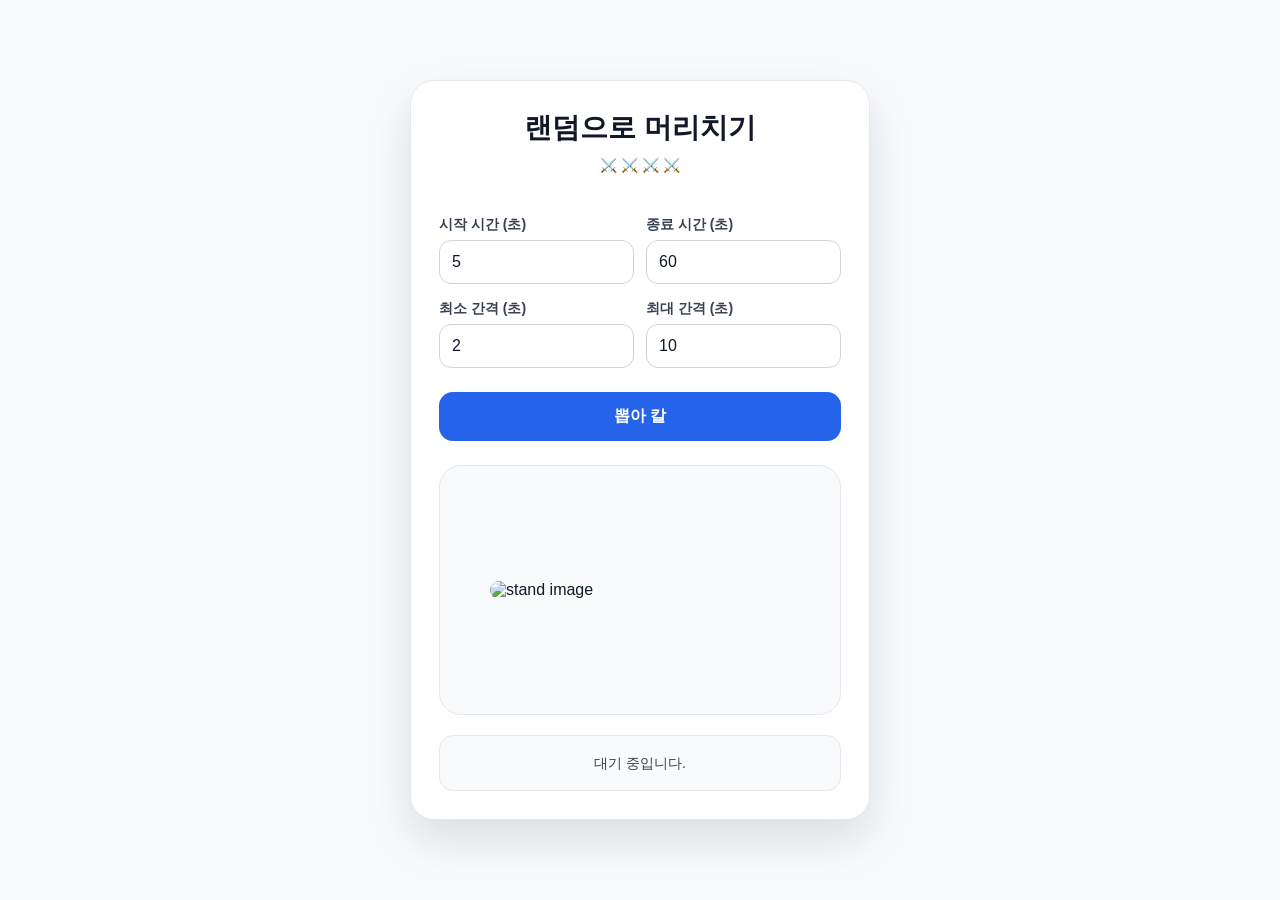
==== commit 79e53466: "add pics" ====
--- a/index.html
+++ b/index.html
@@ -334,7 +334,7 @@
       </div>
 
       <div class="visual-box">
-        <img class="main-image" src="./stand.jpg" alt="stand image" />
+        <img class="main-image" id="setupImage" src="./stand.jpg" alt="stand image" />
       </div>
 
       <div class="status" id="status">
@@ -375,9 +375,21 @@
 
   <script>
     const STAND_IMAGE = "./stand.jpg";
+    const PIG_IMAGE = "./pig.jpg";
+    const FIRE_IMAGE = "./fire.jpg";
     const MOVE_GIF = "./move.gif";
     const SOUND_URL = "./Beep.m4a";
     const CALORIE_PER_HIT = 0.25;
+
+    /* 총 시간(종료 시간)에 따라 결정되는 휴식 상태 메인 이미지 */
+    let baseImage = STAND_IMAGE;
+
+    /* 1분 미만: pig / 1분 이상 5분 미만: stand / 5분 이상: fire */
+    function pickBaseImage(totalSec) {
+      if (totalSec < 60) return PIG_IMAGE;
+      if (totalSec < 300) return STAND_IMAGE;
+      return FIRE_IMAGE;
+    }
 
     let startDelayMs = 5000;
     let endDelayMs = 60000;
@@ -416,11 +428,39 @@
     const caloriesText = document.getElementById("caloriesText");
     const modeBadge = document.getElementById("modeBadge");
 
+    const setupImage = document.getElementById("setupImage");
+    const startSecInput = document.getElementById("startSec");
+    const endSecInput = document.getElementById("endSec");
+
+    /* 설정 화면 미리보기: 총 시간(종료 - 시작)에 따라 그림 즉시 갱신 */
+    function updateSetupPreview() {
+      const startSec = Number(startSecInput.value);
+      const endSec = Number(endSecInput.value);
+      const totalSec = endSec - startSec;
+      if (Number.isFinite(totalSec) && totalSec > 0) {
+        setupImage.src = pickBaseImage(totalSec);
+      }
+    }
+
+    startSecInput.addEventListener("input", updateSetupPreview);
+    endSecInput.addEventListener("input", updateSetupPreview);
+    updateSetupPreview();
+
     startBtn.addEventListener("click", startRandomBeep);
     runningStopBtn.addEventListener("click", () => stopRandomBeep(true));
 
     /* 페이지 로드 시 사운드 파일 바이트만 미리 받아둠 (디코딩은 클릭 후) */
     prefetchAudioFile();
+
+    /* 이미지도 미리 받아 캐시에 올려둠 → 새로고침 없이 즉시 전환 */
+    preloadImages();
+
+    function preloadImages() {
+      [STAND_IMAGE, PIG_IMAGE, FIRE_IMAGE, MOVE_GIF].forEach((src) => {
+        const img = new Image();
+        img.src = src;
+      });
+    }
 
     async function prefetchAudioFile() {
       try {
@@ -518,6 +558,8 @@
       minDelayMs = minInterval * 1000;
       maxDelayMs = maxInterval * 1000;
 
+      baseImage = pickBaseImage(endSec - startSec);
+
       const audioReady = await unlockAudio();
 
       if (!audioReady) {
@@ -535,7 +577,7 @@
 
       container.classList.add("running");
 
-      mainImage.src = STAND_IMAGE;
+      mainImage.src = baseImage;
       runCountText.textContent = "0번";
       secondsText.textContent = "0.0초";
       caloriesText.textContent = "0.00 kcal";
@@ -647,7 +689,7 @@
         wave.classList.remove("active");
         beepOverlay.classList.remove("active");
         beepText.classList.remove("active");
-        mainImage.src = STAND_IMAGE;
+        mainImage.src = baseImage;
       }, 1000);
     }
 
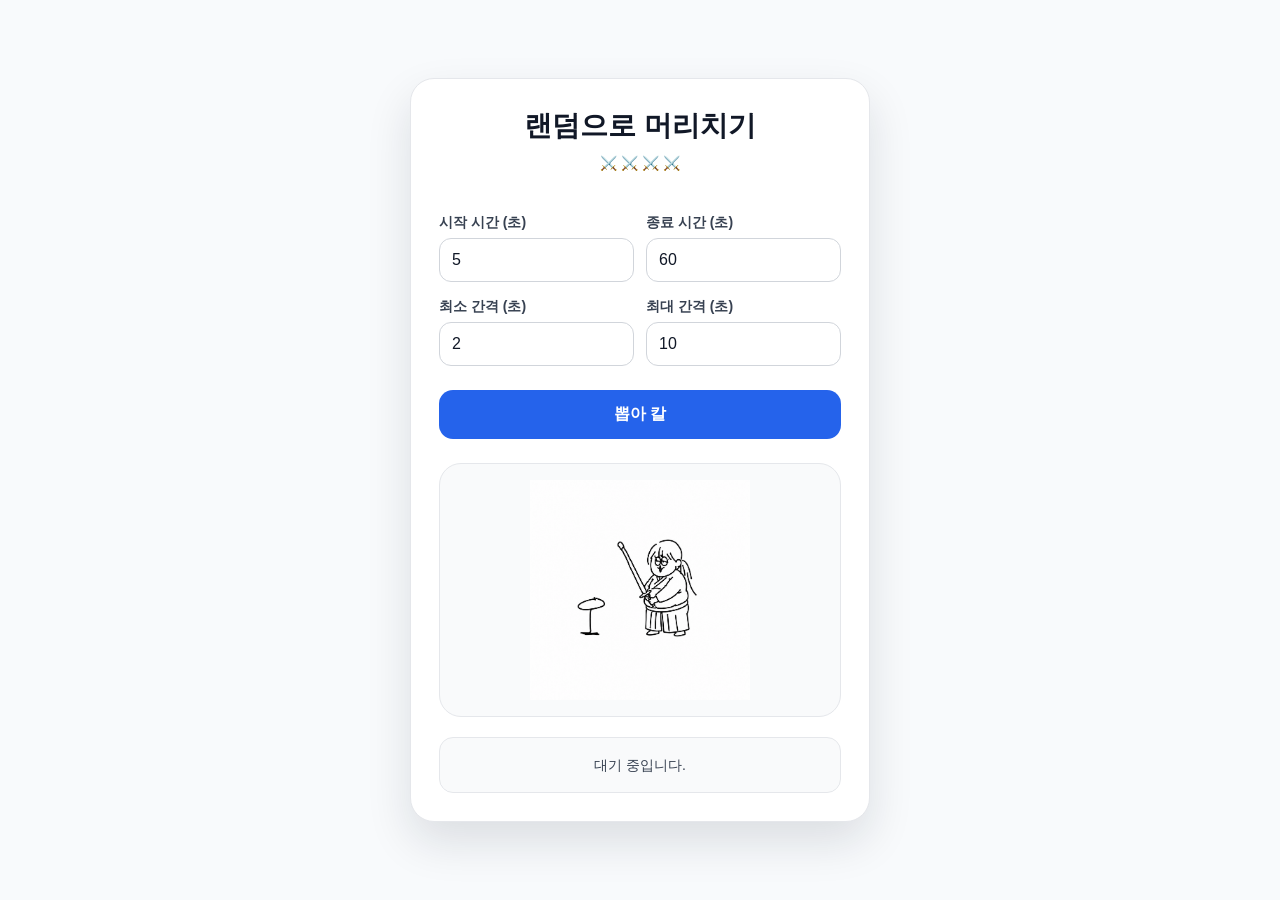
==== commit a3a1a2a7: "add pics2" ====
--- a/index.html
+++ b/index.html
@@ -1,4 +1,4 @@
-<!DOCTYPE html>
+  <!DOCTYPE html>
 <html lang="ko">
 <head>
   <meta charset="UTF-8" />
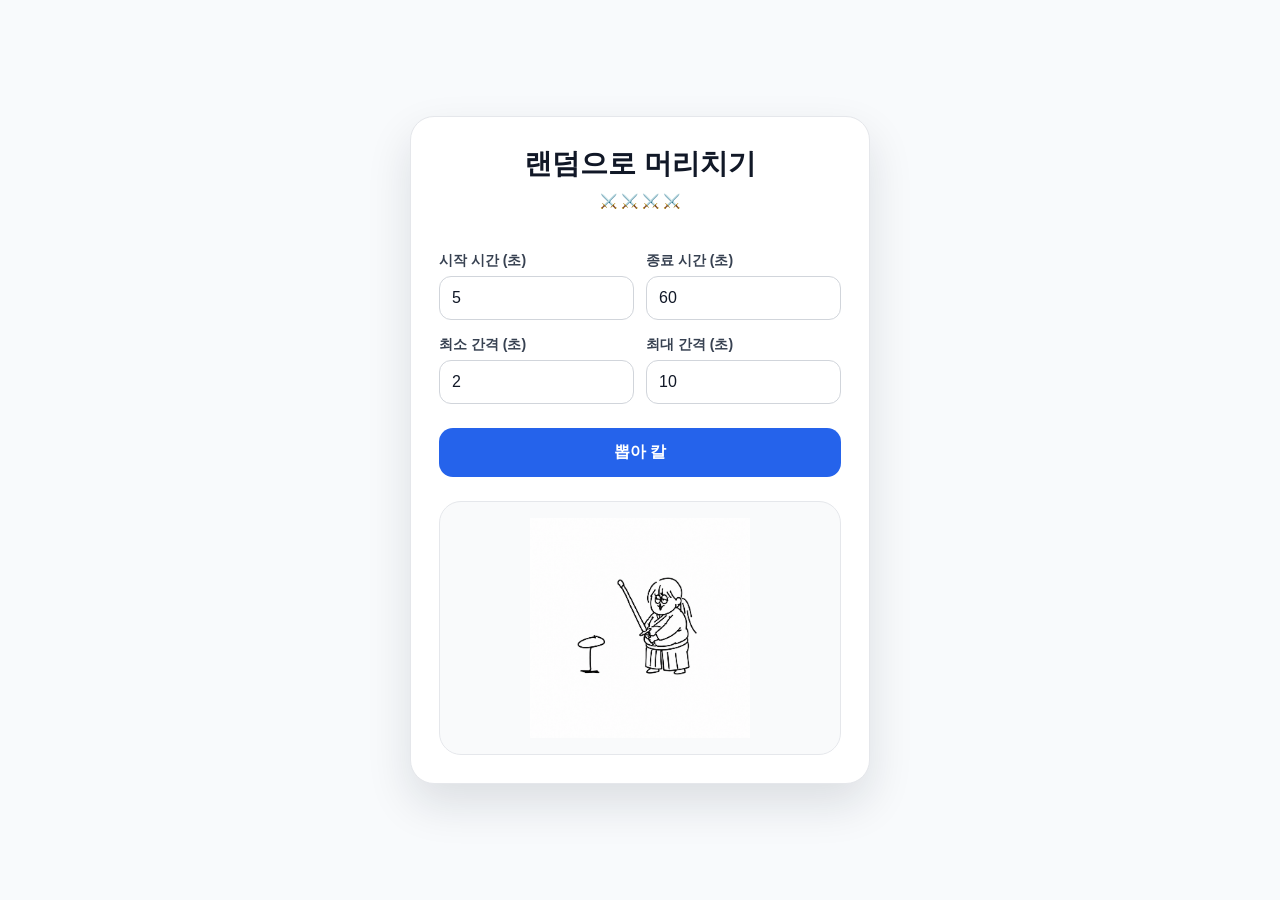
==== commit 1bc07a6b: "최최종" ====
--- a/index.html
+++ b/index.html
@@ -1,4 +1,4 @@
-  <!DOCTYPE html>
+<!DOCTYPE html>
 <html lang="ko">
 <head>
   <meta charset="UTF-8" />
@@ -225,18 +225,6 @@
       opacity: 1;
     }
 
-    .status {
-      margin-top: 20px;
-      padding: 16px;
-      border-radius: 14px;
-      background: #f9fafb;
-      border: 1px solid #e5e7eb;
-      font-size: 14px;
-      line-height: 1.6;
-      color: #374151;
-      text-align: center;
-    }
-
     .setup-view {
       display: block;
     }
@@ -251,19 +239,6 @@
 
     .container.running .running-view {
       display: block;
-    }
-
-    .mode-badge {
-      margin-bottom: 14px;
-      padding: 10px 14px;
-      border-radius: 999px;
-      background: #111827;
-      color: #ffffff;
-      text-align: center;
-      font-size: 14px;
-      font-weight: 800;
-      letter-spacing: 0.02em;
-      box-shadow: 0 8px 18px rgba(15, 23, 42, 0.16);
     }
 
     .running-info {
@@ -336,15 +311,9 @@
       <div class="visual-box">
         <img class="main-image" id="setupImage" src="./stand.jpg" alt="stand image" />
       </div>
-
-      <div class="status" id="status">
-        대기 중입니다.
-      </div>
     </div>
 
     <div class="running-view" id="runningView">
-      <div class="mode-badge" id="modeBadge">랜덤 신호 대기 중</div>
-
       <div class="visual-box">
         <div class="beep-overlay" id="beepOverlay"></div>
         <div class="wave" id="wave"></div>
@@ -381,10 +350,7 @@
     const SOUND_URL = "./Beep.m4a";
     const CALORIE_PER_HIT = 0.25;
 
-    /* 총 시간(종료 시간)에 따라 결정되는 휴식 상태 메인 이미지 */
-    let baseImage = STAND_IMAGE;
-
-    /* 1분 미만: pig / 1분 이상 5분 미만: stand / 5분 이상: fire */
+    /* 설정 화면 미리보기용: 1분 미만 pig / 1~5분 stand / 5분 이상 fire */
     function pickBaseImage(totalSec) {
       if (totalSec < 60) return PIG_IMAGE;
       if (totalSec < 300) return STAND_IMAGE;
@@ -416,8 +382,6 @@
     const startBtn = document.getElementById("startBtn");
     const runningStopBtn = document.getElementById("runningStopBtn");
 
-    const statusBox = document.getElementById("status");
-
     const mainImage = document.getElementById("mainImage");
     const wave = document.getElementById("wave");
     const beepOverlay = document.getElementById("beepOverlay");
@@ -426,7 +390,6 @@
     const runCountText = document.getElementById("runCountText");
     const secondsText = document.getElementById("secondsText");
     const caloriesText = document.getElementById("caloriesText");
-    const modeBadge = document.getElementById("modeBadge");
 
     const setupImage = document.getElementById("setupImage");
     const startSecInput = document.getElementById("startSec");
@@ -558,8 +521,6 @@
       minDelayMs = minInterval * 1000;
       maxDelayMs = maxInterval * 1000;
 
-      baseImage = pickBaseImage(endSec - startSec);
-
       const audioReady = await unlockAudio();
 
       if (!audioReady) {
@@ -577,17 +538,15 @@
 
       container.classList.add("running");
 
-      mainImage.src = baseImage;
+      mainImage.src = STAND_IMAGE;
       runCountText.textContent = "0번";
       secondsText.textContent = "0.0초";
       caloriesText.textContent = "0.00 kcal";
-      modeBadge.textContent = "랜덤 신호 대기 중";
 
       statusInterval = setInterval(updateRunningView, 100);
 
       startTimerId = setTimeout(() => {
         if (!isRunning) return;
-        modeBadge.textContent = "랜덤 신호 진행 중";
         playSoundAndVisual();
       }, startDelayMs);
 
@@ -689,7 +648,7 @@
         wave.classList.remove("active");
         beepOverlay.classList.remove("active");
         beepText.classList.remove("active");
-        mainImage.src = baseImage;
+        mainImage.src = STAND_IMAGE;
       }, 1000);
     }
 
@@ -737,7 +696,6 @@
       container.classList.remove("running");
 
       mainImage.src = STAND_IMAGE;
-      statusBox.innerHTML = message;
     }
 
     function clearAllTimers() {
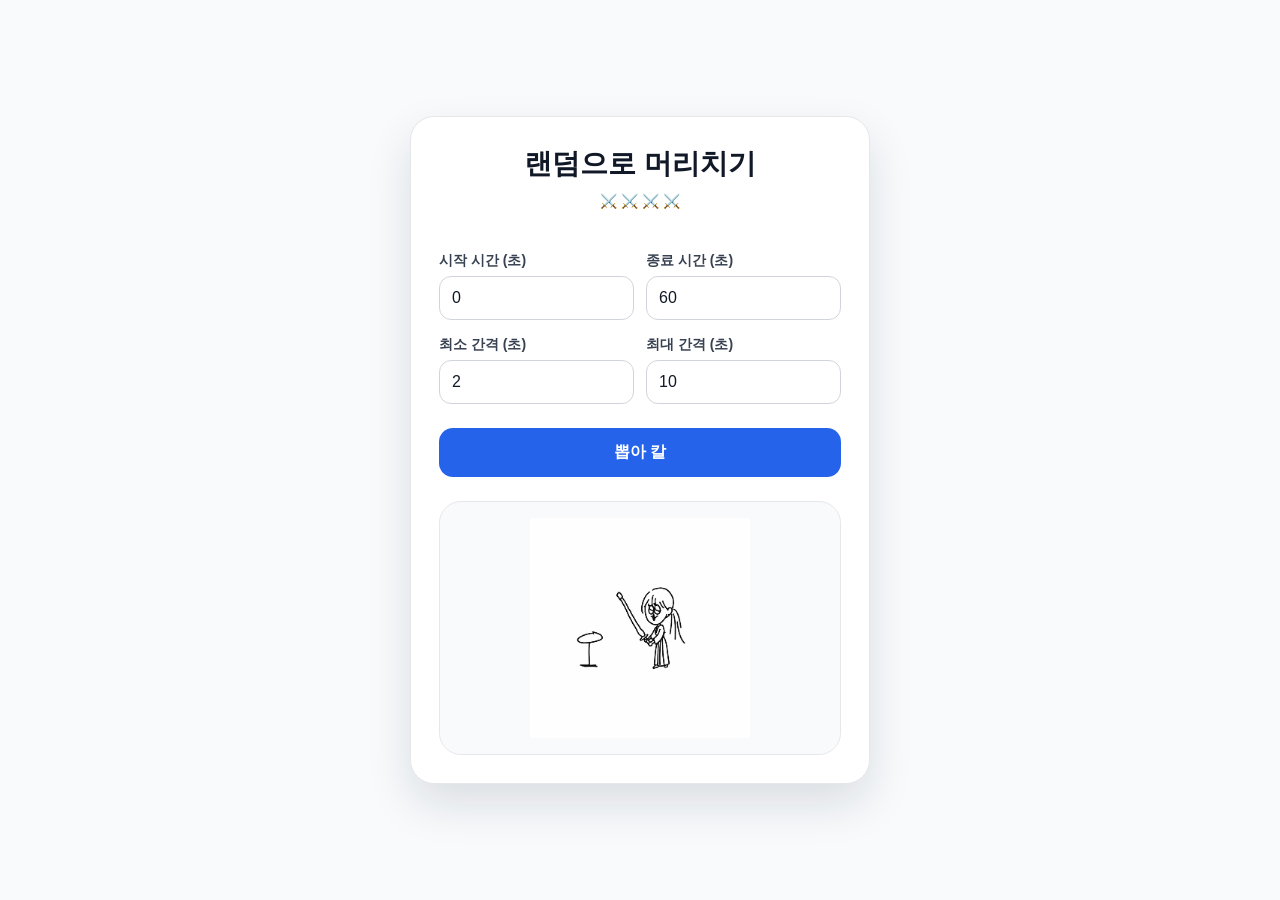
==== commit 55972876: "찐막" ====
--- a/index.html
+++ b/index.html
@@ -283,7 +283,7 @@
       <div class="row">
         <div>
           <label for="startSec">시작 시간 (초)</label>
-          <input id="startSec" type="number" min="0" step="1" value="5" />
+          <input id="startSec" type="number" min="0" step="1" value="0" />
         </div>
 
         <div>
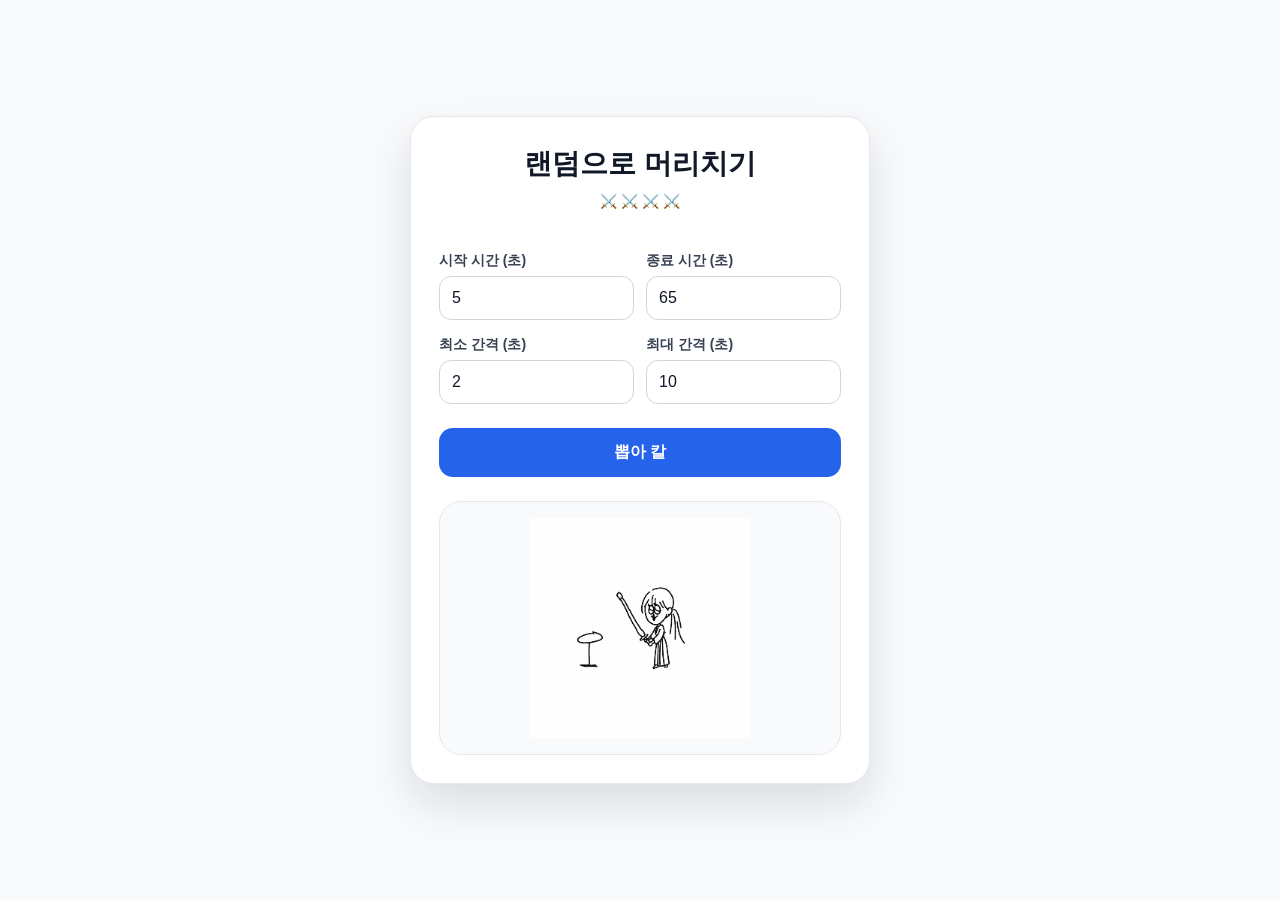
==== commit d0935673: "칼로리 추가" ====
--- a/index.html
+++ b/index.html
@@ -283,12 +283,12 @@
       <div class="row">
         <div>
           <label for="startSec">시작 시간 (초)</label>
-          <input id="startSec" type="number" min="0" step="1" value="0" />
+          <input id="startSec" type="number" min="0" step="1" value="5" />
         </div>
 
         <div>
           <label for="endSec">종료 시간 (초)</label>
-          <input id="endSec" type="number" min="1" step="1" value="60" />
+          <input id="endSec" type="number" min="1" step="1" value="65" />
         </div>
       </div>
 
@@ -348,7 +348,14 @@
     const FIRE_IMAGE = "./fire.jpg";
     const MOVE_GIF = "./move.gif";
     const SOUND_URL = "./Beep.m4a";
-    const CALORIE_PER_HIT = 0.25;
+    const CALORIE_PER_HIT = 2;
+    const CALORIE_PER_SECOND = 0.05;
+
+    /* 총 칼로리 = 머리치기 횟수 × 0.25 + 경과 시간(초) × 0.01 */
+    function computeCalories() {
+      const elapsedSec = (performance.now() - startedAt) / 1000;
+      return beepedCount * CALORIE_PER_HIT + elapsedSec * CALORIE_PER_SECOND;
+    }
 
     /* 설정 화면 미리보기용: 1분 미만 pig / 1~5분 stand / 5분 이상 fire */
     function pickBaseImage(totalSec) {
@@ -606,7 +613,7 @@
 
       beepedCount++;
       runCountText.textContent = `${beepedCount}번`;
-      caloriesText.textContent = `${(beepedCount * CALORIE_PER_HIT).toFixed(2)} kcal`;
+      caloriesText.textContent = `${computeCalories().toFixed(2)} kcal`;
 
       const randomInterval = Math.random() * (maxDelayMs - minDelayMs) + minDelayMs;
       const nextTime = elapsedMs + randomInterval;
@@ -659,7 +666,7 @@
 
       runCountText.textContent = `${beepedCount}번`;
       secondsText.textContent = `${totalElapsed.toFixed(1)}초`;
-      caloriesText.textContent = `${(beepedCount * CALORIE_PER_HIT).toFixed(2)} kcal`;
+      caloriesText.textContent = `${computeCalories().toFixed(2)} kcal`;
     }
 
     function finishTimer() {
